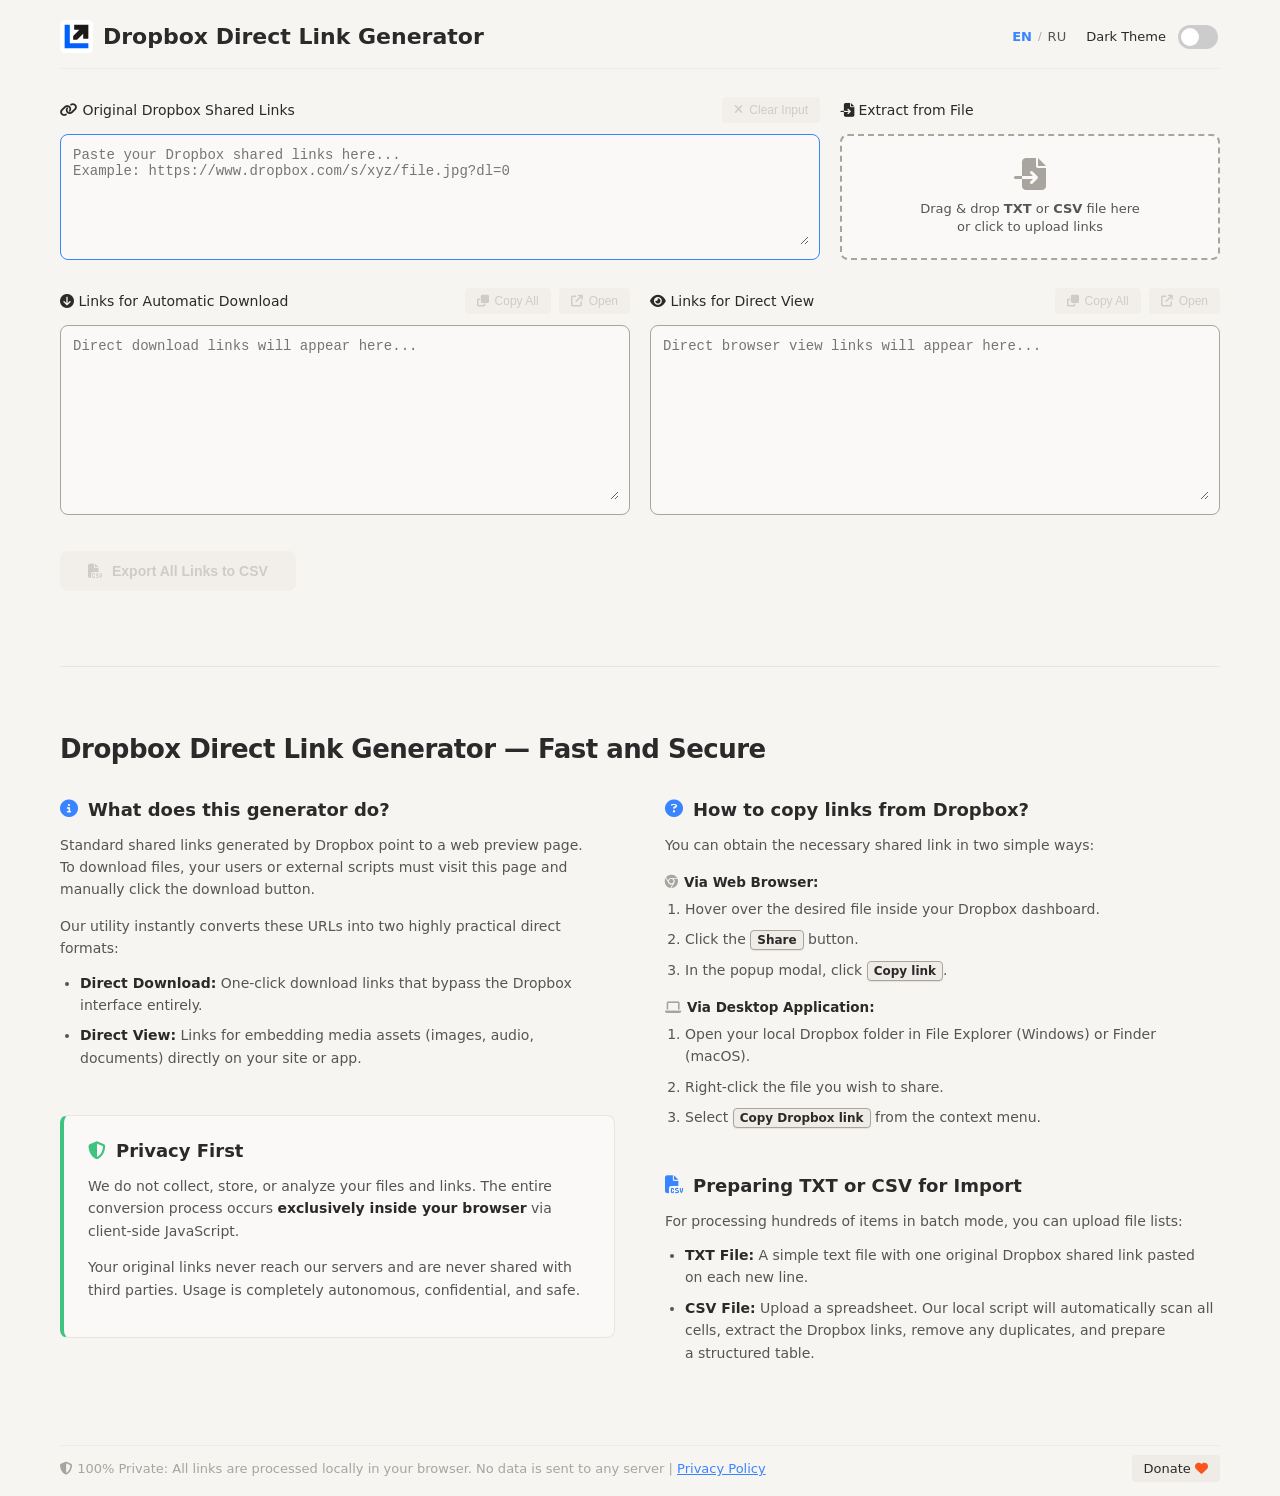
==== index.html @ e6d8a28e "Init version" ====
<!DOCTYPE html>
<html lang="en">
  <head>
    <meta charset="utf-8">
    <meta http-equiv="X-UA-Compatible" content="IE=edge">
    <meta name="viewport" content="width=device-width, initial-scale=1.0">
    <title>Dropbox Direct Link Generator</title>
    <link rel="icon" type="image/png" href="images/favicon-96x96.png" sizes="96x96" />
    <link rel="icon" type="image/svg+xml" href="images/favicon.svg" />
    <link rel="shortcut icon" href="images/favicon.ico" />
    <link rel="apple-touch-icon" sizes="180x180" href="images/apple-touch-icon.png" />
    <link rel="manifest" href="images/site.webmanifest" />
    <link rel="stylesheet" href="https://cdnjs.cloudflare.com/ajax/libs/font-awesome/6.4.0/css/all.min.css">
    <link rel="stylesheet" href="css/style.css">
  </head>
  <body>
    <div class="app-container">
      
      <header class="app-header">
        <h2>
          <img src="images/logo.svg" alt="DDLG logo" class="header-logo-img">
          <span class="hide">Dropbox Direct Link Generator</span>
        </h2>
        <div class="header-controls">
          
          <div class="lang-switcher">
            <a href="index.html" class="lang-btn active">EN</a>
            <span class="lang-divider">/</span>
            <a href="index-ru.html" class="lang-btn">RU</a>
          </div>

          <label class="toggle">
            <input type="checkbox" id="theme-switch">
            <span class="slider"></span>
            <span class="label">Dark Theme</span>
          </label>
        </div>
      </header>

      <section class="workspace-section input-section">
        <div class="input-grid">
          
          <div class="output-column">
            <div class="column-header">
              <span class="label-text"><i class="fa-solid fa-link"></i> Original Dropbox Shared Links</span>
              <div class="header-buttons">
                <span id="link-counter" class="counter-badge" style="display: none;">0 links</span>
                <button class="btn-action btn-clear" id="btn-clear-main" title="Clear all text" disabled><i class="fas fa-xmark"></i> Clear Input</button>
              </div>
            </div>
            <div class="textarea-wrapper main-input">
              <textarea id="url-input" rows="6" placeholder="Paste your Dropbox shared links here...&#10;Example: https://www.dropbox.com/s/xyz/file.jpg?dl=0" autofocus></textarea>
            </div>
          </div>

          <div class="output-column">
            <div class="column-header">
              <span class="label-text"><i class="fas fa-file-import"></i> Extract from File</span>
            </div>
            <div class="drop-zone" id="drop-zone">
              <i class="fas fa-file-import drop-icon"></i>
              <span class="drop-text">Drag & drop <b>TXT</b> or <b>CSV</b> file here<br>or click to upload links</span>
              <input type="file" id="file-input" accept=".txt,.csv,text/plain,text/csv,application/vnd.ms-excel,application/csv,text/comma-separated-values" style="display:none">
            </div>
          </div>

        </div>
      </section>

      <section class="workspace-section output-section">
        <div class="outputs-grid">
          
          <div class="output-column">
            <div class="column-header">
              <span class="label-text"><i class="fa-solid fa-circle-arrow-down"></i> Links for Automatic Download</span>
                <div class="header-buttons">
                  <button class="btn-action btn-copy-all" data-target="url-download" title="Copy all download links" disabled><i class="fas fa-clone"></i> Copy All</button>
                  <button class="btn-action btn-open-first" data-target="url-download" title="Open the first link in a new tab" disabled><i class="fa-solid fa-arrow-up-right-from-square"></i> Open</button>
                </div>
            </div>
            <div class="textarea-wrapper">
              <textarea id="url-download" rows="10" placeholder="Direct download links will appear here..." readonly></textarea>
            </div>
          </div>

          <div class="output-column">
            <div class="column-header">
              <span class="label-text"><i class="fa-solid fa-eye"></i> Links for Direct View</span>
                <div class="header-buttons">
                  <button class="btn-action btn-copy-all" data-target="url-view" title="Copy all view links" disabled><i class="fas fa-clone"></i> Copy All</button>
                  <button class="btn-action btn-open-first" data-target="url-view" title="Open the first link in a new tab" disabled><i class="fa-solid fa-arrow-up-right-from-square"></i> Open</button>
                </div>
            </div>
            <div class="textarea-wrapper">
              <textarea id="url-view" rows="10" placeholder="Direct browser view links will appear here..." readonly></textarea>
            </div>
          </div>

        </div>

        <div class="global-actions-bar">
          <button class="btn-action btn-batch btn-global-export" id="btn-export-csv" title="Export all processed links to a single CSV file" disabled>
            <i class="fas fa-file-csv"></i> Export All Links to CSV
          </button>
        </div>
      </section>

      <section class="workspace-section seo-section">
        <div class="seo-container">

          <h2 class="seo-main-title">Dropbox Direct Link Generator&nbsp;&mdash; Fast and Secure</h2>

          <div class="seo-grid">

            <div class="seo-column">

              <div class="seo-block">
                <h3><i class="fa-solid fa-circle-info"></i> What does this generator&nbsp;do?</h3>
                <p>
                  Standard shared links generated by&nbsp;Dropbox point to&nbsp;a&nbsp;web preview page.
                  To&nbsp;download files, your users or&nbsp;external scripts must visit this page and manually click
                  the download button.
                </p>
                <p>
                  Our utility instantly converts these URLs into two highly practical direct formats:
                </p>
                <ul>
                  <li><strong>Direct Download:</strong> One-click download links that bypass the Dropbox interface
                    entirely.</li>
                  <li><strong>Direct View:</strong> Links for embedding media assets (images, audio, documents) directly
                    on&nbsp;your site or&nbsp;app.</li>
                </ul>
              </div>

              <div class="seo-block privacy-box">
                <h3><i class="fa-solid fa-shield-halved"></i> Privacy First</h3>
                <p>
                  We&nbsp;do&nbsp;not collect, store, or&nbsp;analyze your files and links. The entire conversion
                  process occurs <strong>exclusively inside your browser</strong> via client-side JavaScript.
                </p>
                <p>
                  Your original links never reach our servers and are never shared with third parties. Usage
                  is&nbsp;completely autonomous, confidential, and safe.
                </p>
              </div>

            </div>

            <div class="seo-column">

              <div class="seo-block">
                <h3><i class="fa-solid fa-circle-question"></i> How to&nbsp;copy links from Dropbox?</h3>
                <p>You can obtain the necessary shared link in&nbsp;two simple ways:</p>

                <div class="guide-step">
                  <h4><i class="fa-brands fa-chrome"></i> Via Web Browser:</h4>
                  <ol>
                    <li>Hover over the desired file inside your Dropbox dashboard.</li>
                    <li>Click the <kbd>Share</kbd> button.</li>
                    <li>In&nbsp;the popup modal, click <kbd>Copy link</kbd>.</li>
                  </ol>
                </div>

                <div class="guide-step">
                  <h4><i class="fa-solid fa-laptop"></i> Via Desktop Application:</h4>
                  <ol>
                    <li>Open your local Dropbox folder in&nbsp;File Explorer (Windows) or&nbsp;Finder (macOS).</li>
                    <li>Right-click the file you wish to&nbsp;share.</li>
                    <li>Select <kbd>Copy Dropbox link</kbd> from the context menu.</li>
                  </ol>
                </div>
              </div>

              <div class="seo-block">
                <h3><i class="fa-solid fa-file-csv"></i> Preparing TXT or&nbsp;CSV for Import</h3>
                <p>
                  For processing hundreds of&nbsp;items in&nbsp;batch mode, you can upload file lists:
                </p>
                <ul>
                  <li><strong>TXT File:</strong> A&nbsp;simple text file with one original Dropbox shared link pasted
                    on&nbsp;each new line.</li>
                  <li><strong>CSV File:</strong> Upload a&nbsp;spreadsheet. Our local script will automatically scan all
                    cells, extract the Dropbox links, remove any duplicates, and prepare a&nbsp;structured table.</li>
                </ul>
              </div>

            </div>

          </div>
        </div>
      </section>

      <footer class="app-footer">
        <div class="privacy-note">
          <i class="fa-solid fa-shield-halved"></i> 100% Private: All links are processed locally in your browser. No data is sent to any server 
          | <a href="privacy.html">Privacy Policy</a>
        </div>
        <div class="donate">
          <a href="https://www.buymeacoffee.com/aiscripts" target="_blank" class="donate-link">Donate <i class="icon-donate fas fa-heart"></i></a>
        </div>
      </footer>

    </div>

    <script src="js/script.js"></script>

    <!-- Yandex.Metrika counter -->
    <script type="text/javascript">
        (function(m,e,t,r,i,k,a){
            m[i]=m[i]||function(){(m[i].a=m[i].a||[]).push(arguments)};
            m[i].l=1*new Date();
            for (var j = 0; j < document.scripts.length; j++) {if (document.scripts[j].src === r) { return; }}
            k=e.createElement(t),a=e.getElementsByTagName(t)[0],k.async=1,k.src=r,a.parentNode.insertBefore(k,a)
        })(window, document,'script','https://mc.yandex.ru/metrika/tag.js?id=110736863', 'ym');

        ym(110736863, 'init', {ssr:true, webvisor:true, clickmap:true, ecommerce:"dataLayer", referrer: document.referrer, url: location.href, accurateTrackBounce:true, trackLinks:true});
    </script>
    <noscript><div><img src="https://mc.yandex.ru/watch/110736863" style="position:absolute; left:-9999px;" alt="" /></div></noscript>
    <!-- /Yandex.Metrika counter -->
  </body>
</html>
---- css/style.css ----
/* ==========================================================================
   VARIABLES & THEMES
   ========================================================================== */
:root {
  --bg-main: #F7F5F2;
  --bg-surface: #FAF9F7;
  --bg-muted: #EFEBE6;
  --bg-hover: #E7E5E1;
  --text-primary: #2B2929;
  --text-secondary: #555555;
  --text-muted: #A8A49E;
  --border-input: #A8A49E;
  --border-dropzone: #A8A49E;
  --accent-primary: #3984FF;
  --accent-hover: #0050D0;
  --link-primary: #3984FF;
  --link-hover: #0050D0;
  --accent-success: #3FC380;
  --accent-danger: #FF4D4D;
  --accent-donate: #FA551E;
  --slider-bg: #CCC;
  --slider-checked: #6497E7;
  --scrollbar-thumb: #888888;
  --scrollbar-thumb-hover: #2B2929;
  --tooltip-text: #F7F5F2;
}

[data-theme="dark"] {
  --bg-main: #2B2929;
  --bg-surface: #161313;
  --bg-muted: #3E3C3B;
  --bg-hover: #3E3C3B;
  --text-primary: #F7F5F2;
  --text-secondary: #C2BDB6;
  --text-muted: #777370;
  --border-input: #3E3C3B;
  --border-dropzone: #3E3C3B;
  --accent-primary: #3984FF;
  --accent-hover: #0050D0;
  --link-primary: #B4C8E1;
  --link-hover: #8FA9CE;
  --slider-bg: #555555;
  --scrollbar-thumb: #777370;
  --scrollbar-thumb-hover: #C2BDB6;
}

/* ==========================================================================
   GLOBAL STYLE & LAYOUT
   ========================================================================== */
* {
  box-sizing: border-box;
}

body {
  margin: 0;
  padding: 0;
  font-family: system-ui, -apple-system, BlinkMacSystemFont, 'Segoe UI', Roboto, sans-serif;
  background: var(--bg-main);
  color: var(--text-primary);
  transition: background 0.2s, color 0.2s;
  min-height: 100vh;
  display: flex;
  justify-content: center;
}

a {
  color: var(--link-primary);
}

.app-container {
  width: 100%;
  max-width: 1200px;
  padding: 20px;
  display: flex;
  flex-direction: column;
  gap: 25px;
}

/* ==========================================================================
   HEADER
   ========================================================================== */
.app-header {
  display: flex;
  justify-content: space-between;
  align-items: center;
  border-bottom: 1px solid var(--bg-muted);
  padding-bottom: 15px;
}

.app-header h2 {
  margin: 0;
  font-size: 22px;
  font-weight: 600;
}

h2 {
  display: inline-flex;
  align-items: center;
  gap: 10px;
}

.header-logo-img {
  width: auto;
  height: 1.5em;
  flex-shrink: 0;
}

.hide {
  white-space: nowrap;
}

@media (max-width: 600px) {
  .app-header h2 {
    font-size: 16px;
  }
}

@media (max-width: 480px) {
  .hide {
    display: none;
  }
}


/* ==========================================================================
   WORKSPACE SECTIONS & HEADERS
   ========================================================================== */
.workspace-section {
  display: flex;
  flex-direction: column;
  gap: 12px;
}

.section-header {
  display: flex;
  justify-content: space-between;
  align-items: center;
}

.section-title {
  display: flex;
  flex-direction: column;
  gap: 4px;
  font-size: 16px;
  font-weight: 600;
}

.section-title .subtitle {
  font-size: 13px;
  font-weight: normal;
  color: var(--text-muted);
}

.header-actions {
  display: flex;
  align-items: center;
  gap: 12px;
}

.column-header {
  display: flex;
  justify-content: space-between;
  align-items: center;
  min-height: 32px;
}

.label-text {
  font-size: 14px;
  font-weight: 500;
}

.header-buttons {
  display: flex;
  gap: 8px;
}

.counter-badge {
  background: var(--accent-primary);
  color: white;
  font-size: 12px;
  font-weight: 600;
  padding: 6px 10px 2px 10px;
  border-radius: 20px;
  transition: all 0.2s ease;
}

/* ==========================================================================
   GRID SYSTEMS
   ========================================================================== */
.input-grid {
  display: grid;
  grid-template-columns: 2fr 1fr;
  gap: 20px;
}

@media (max-width: 768px) {
  .input-grid {
    grid-template-columns: 1fr;
  }
}

.outputs-grid {
  display: grid;
  grid-template-columns: 1fr 1fr;
  gap: 20px;
}

@media (max-width: 768px) {
  .outputs-grid {
    grid-template-columns: 1fr;
  }
}

.output-column {
  display: flex;
  flex-direction: column;
  gap: 8px;
}

/* ==========================================================================
   6. TEXTAREAS & WRAPPERS
   ========================================================================== */
.textarea-wrapper {
  position: relative;
  background: var(--bg-surface);
  border: 1px solid var(--border-input);
  border-radius: 8px;
  padding: 10px;
}

.main-input {
  border-color: var(--accent-primary);
}

textarea {
  width: 100%;
  background: none;
  border: none;
  outline: none;
  font-size: 14px;
  color: var(--text-secondary);
  font-family: monospace;
  resize: vertical;
  box-sizing: border-box;
}

/* ==========================================================================
   BUTTONS & ACTIONS
   ========================================================================== */
.btn-action {
  padding: 6px 12px;
  font-size: 12px;
  font-weight: 500;
  border: none;
  border-radius: 4px;
  cursor: pointer;
  display: inline-flex;
  align-items: center;
  gap: 6px;
  background: var(--bg-muted);
  color: var(--text-primary);
  transition: all 0.2s;
}

.btn-action:hover:not(:disabled) {
  background: var(--bg-hover);
}

.btn-action:disabled {
  opacity: 0.5;
  cursor: not-allowed;
  background: var(--bg-muted);
  color: var(--text-muted);
}

.btn-clear:hover:not(:disabled) {
  background: var(--accent-danger);
  color: white;
}

.btn-batch {
  background: var(--accent-primary);
  color: white;
}

.btn-batch:hover:not(:disabled) {
  background: var(--accent-hover);
}

.btn-action.active-tooltip {
  background: var(--accent-success) !important;
  color: white !important;
}

/* ==========================================================================
   DROP ZONE
   ========================================================================== */
.drop-zone {
  border: 2px dashed var(--border-dropzone);
  border-radius: 8px;
  padding: 20px;
  text-align: center;
  background: var(--bg-surface);
  cursor: pointer;
  display: flex;
  flex-direction: column;
  justify-content: center;
  align-items: center;
  gap: 10px;
  transition: all 0.2s;
  flex: 1;
}

.drop-zone:hover,
.drop-zone.dragover {
  border-color: var(--accent-primary);
  background: var(--bg-muted);
}

.drop-icon {
  font-size: 32px;
  color: var(--text-muted);
}

.drop-text {
  font-size: 13px;
  color: var(--text-secondary);
  line-height: 1.4;
}

/* ==========================================================================
   GLOBAL EXPORT
   ========================================================================== */
.global-actions-bar {
  display: flex;
  justify-content: left;
  margin-top: 24px;
}

.btn-global-export {
  display: inline-flex;
  align-items: center;
  gap: 10px;
  padding: 12px 28px !important;
  font-size: 14px !important;
  font-weight: 600;
  border-radius: 8px;
  background-color: var(--accent-primary);
  color: white !important;
  border: none;
  cursor: pointer;
  transition: all 0.2s ease;
  box-shadow: 0 2px 8px rgba(0, 0, 0, 0.05);
}

.btn-global-export:hover:not(:disabled) {
  background-color: var(--accent-hover);
  transform: translateY(-1px);
  box-shadow: 0 4px 12px rgba(0, 0, 0, 0.1);
}

.btn-global-export:active:not(:disabled) {
  transform: translateY(0);
}

.btn-global-export:disabled {
  background-color: var(--bg-muted);
  color: var(--text-muted) !important;
  cursor: not-allowed;
  box-shadow: none;
}

/* ==========================================================================
   THEME TOGGLE & FOOTER
   ========================================================================== */
.header-controls {
  display: flex;
  align-items: center;
  padding-right: 2px;
}

.toggle {
  position: relative;
  display: inline-flex;
  align-items: center;
  flex-direction: row-reverse;
  gap: 12px;
  cursor: pointer;
}

.toggle input {
  display: none;
}

.slider {
  position: relative;
  width: 40px;
  height: 24px;
  background-color: var(--slider-bg);
  transition: 0.4s;
  border-radius: 24px;
  flex-shrink: 0;
}

.slider:before {
  position: absolute;
  content: "";
  height: 18px;
  width: 18px;
  left: 3px;
  bottom: 3px;
  background-color: white;
  transition: 0.4s;
  border-radius: 50%;
}

input:checked + .slider {
  background-color: var(--slider-checked);
}

input:checked + .slider:before {
  transform: translateX(16px);
}

.label {
  font-size: 13px;
  color: var(--text-primary);
  white-space: nowrap;
  user-select: none;
}

.app-footer {
  display: flex;
  justify-content: space-between;
  align-items: center;
  margin-top: 20px;
  border-top: 1px solid var(--bg-muted);
  padding-top: 15px;
  font-size: 13px;
  color: var(--text-muted);
}

@media (max-width: 600px) {
  .app-footer {
    flex-direction: column;
    gap: 15px;
    text-align: center;
  }
}

.donate-link {
  color: var(--text-primary);
  font-weight: 500;
  background: var(--bg-muted);
  padding: 6px 12px;
  border-radius: 4px;
  text-decoration: none;
}

.icon-donate {
  color: var(--accent-donate);
}

textarea::-webkit-scrollbar {
  width: 8px;
}

textarea::-webkit-scrollbar-track {
  background: var(--bg-main);
}

textarea::-webkit-scrollbar-thumb {
  background: var(--scrollbar-thumb);
  border-radius: 4px;
}

textarea::-webkit-scrollbar-thumb:hover {
  background: var(--scrollbar-thumb-hover);
}

/* ==========================================================================
   LANGUAGE SWITCHER
   ========================================================================== */
.lang-switcher {
  display: flex;
  align-items: center;
  gap: 6px;
  margin-right: 20px;
  font-size: 13px;
}

.lang-btn {
  color: var(--text-secondary) !important;
  font-weight: 500;
  text-decoration: none;
  transition: color 0.2s ease;
}

.lang-btn:hover {
  color: var(--text-primary) !important;
}

.lang-btn.active {
  color: var(--accent-primary) !important;
  font-weight: 700;
  cursor: default;
  pointer-events: none;
}

.lang-divider {
  color: var(--text-muted);
  font-size: 11px;
  user-select: none;
}

/* ==========================================================================
   FAQ SECTION
   ========================================================================== */
.seo-section {
  margin-top: 50px;
  border-top: 1px solid var(--bg-hover);
  padding-top: 45px;
  padding-bottom: 20px;
}

.seo-container {
  max-width: 1200px;
  margin: 0 auto;
}

.seo-main-title {
  font-size: 26px;
  font-weight: 700;
  color: var(--text-primary);
  margin-bottom: 35px;
  text-align: center;
  letter-spacing: -0.5px;
}

.seo-grid {
  display: grid;
  grid-template-columns: 1fr 1fr;
  gap: 50px;
}

@media (max-width: 868px) {
  .seo-grid {
    grid-template-columns: 1fr;
    gap: 30px;
  }

  .seo-main-title {
    font-size: 22px;
    margin-bottom: 25px;
  }
}

.seo-column {
  display: flex;
  flex-direction: column;
  gap: 30px;
}

.seo-block h3 {
  font-size: 18px;
  font-weight: 600;
  color: var(--text-primary);
  margin-top: 0;
  margin-bottom: 14px;
  display: flex;
  align-items: center;
  gap: 10px;
}

.seo-block h3 i {
  color: var(--accent-primary);
  font-size: 18px;
}

.seo-block p {
  font-size: 14px;
  line-height: 1.6;
  color: var(--text-secondary);
  margin-bottom: 12px;
}

.seo-block ul,
.seo-block ol {
  margin: 0 0 16px 0;
  padding-left: 20px;
}

.seo-block li {
  font-size: 14px;
  line-height: 1.6;
  color: var(--text-secondary);
  margin-bottom: 8px;
}

.seo-block strong {
  color: var(--text-primary);
}

.guide-step {
  margin-top: 15px;
  margin-bottom: 15px;
}

.guide-step h4 {
  font-size: 13.5px;
  font-weight: 600;
  color: var(--text-primary);
  margin-bottom: 8px;
  display: flex;
  align-items: center;
  gap: 6px;
}

.guide-step h4 i {
  font-size: 13px;
  color: var(--text-muted);
}

kbd {
  background-color: var(--bg-muted);
  border: 1px solid var(--border-input);
  border-radius: 4px;
  box-shadow: 0 1px 1px rgba(0, 0, 0, 0.08);
  color: var(--text-primary);
  display: inline-block;
  font-family: inherit;
  font-size: 12px;
  font-weight: 600;
  line-height: 1;
  padding: 3px 6px;
  white-space: nowrap;
}

.privacy-box {
  background-color: var(--bg-surface);
  border: 1px solid var(--bg-hover);
  border-left: 4px solid var(--accent-success);
  border-radius: 8px;
  padding: 24px;
}

.privacy-box h3 i {
  color: var(--accent-success) !important;
}

/* ==========================================================================
   PRIVACY
   ========================================================================== */
.privacy-card {
  line-height: 1.6;
}

.privacy-card h3 {
  margin-top: 25px;
  color: var(--text-primary);
  border-bottom: 1px solid var(--bg-muted);
  padding-bottom: 5px;
}

.privacy-card p,
.privacy-card li {
  color: var(--text-secondary);
  font-size: 14px;
}

.privacy-card ul {
  padding-left: 20px;
}

.btn-back {
  display: inline-flex;
  align-items: center;
  gap: 8px;
  color: var(--link-primary);
  font-weight: 500;
  margin-bottom: 15px;
  transition: color 0.2s;
}

.btn-back:hover {
  color: var(--link-hover);
}
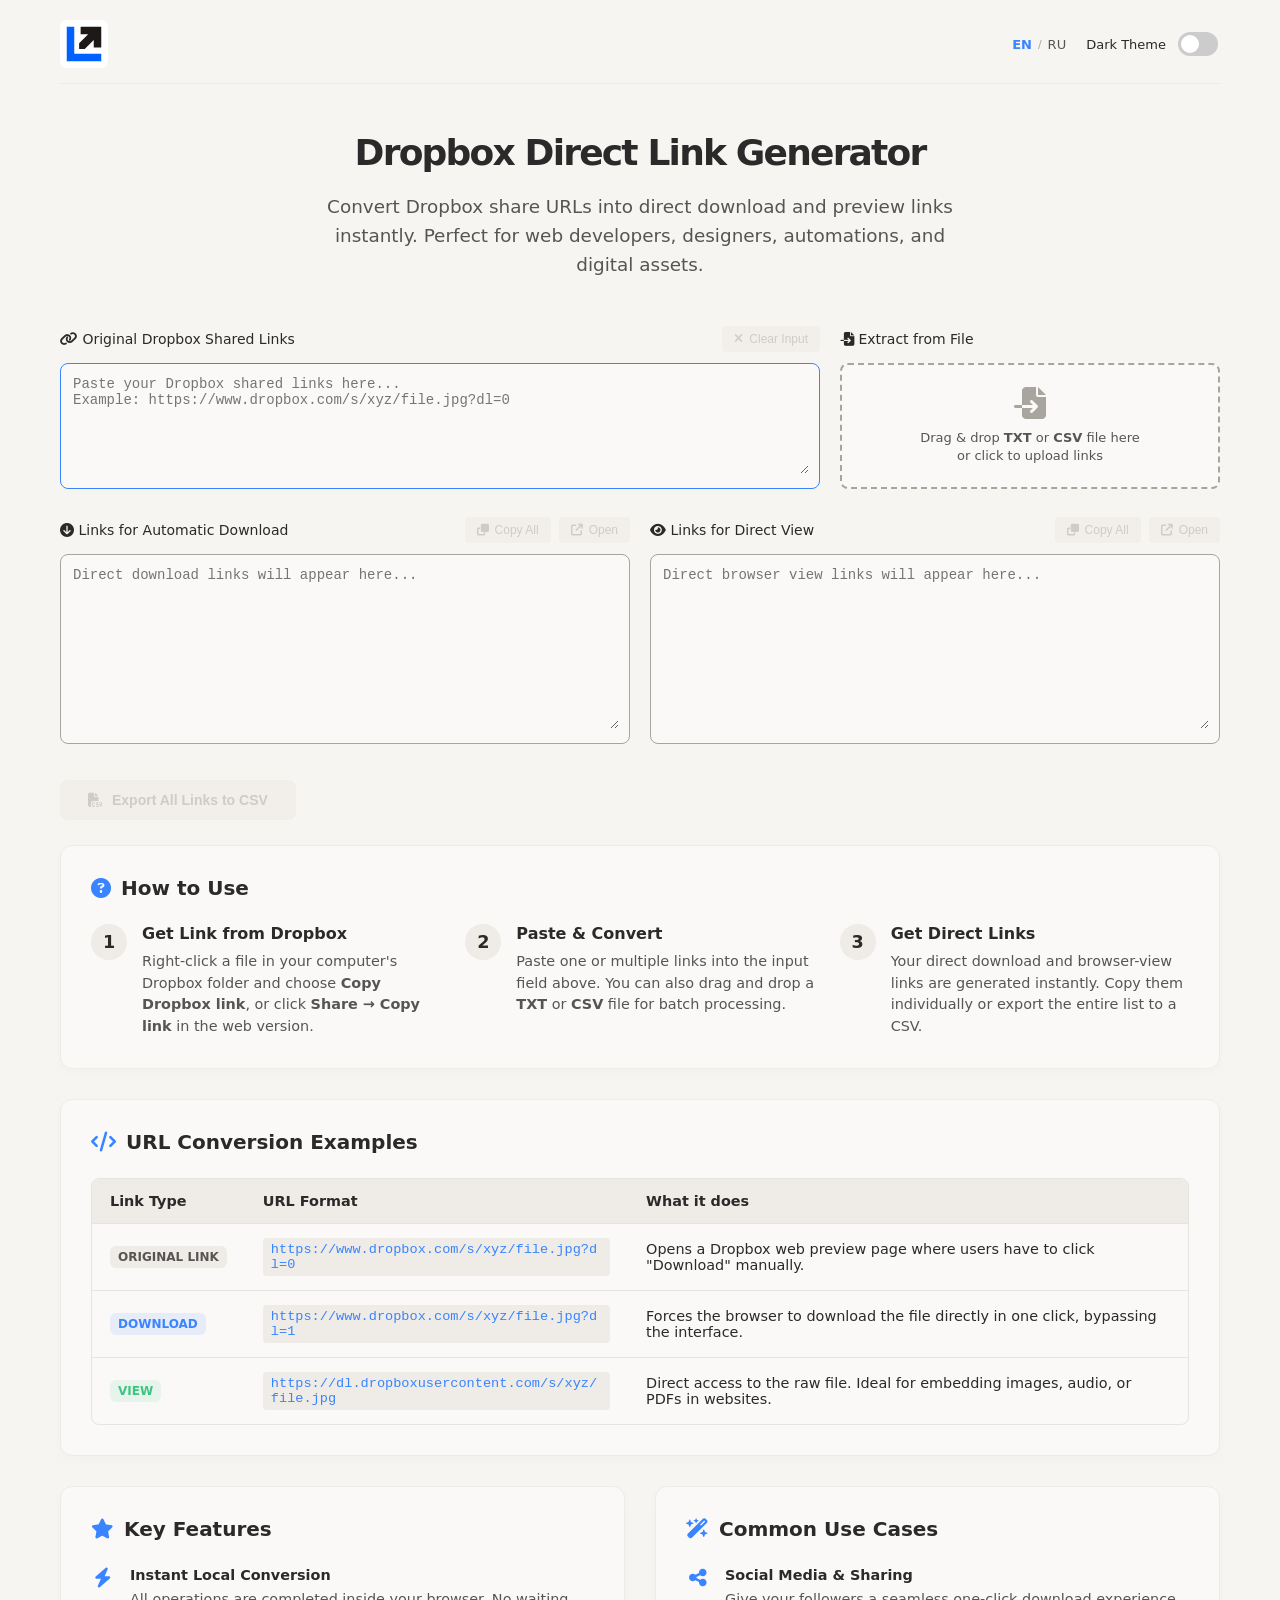
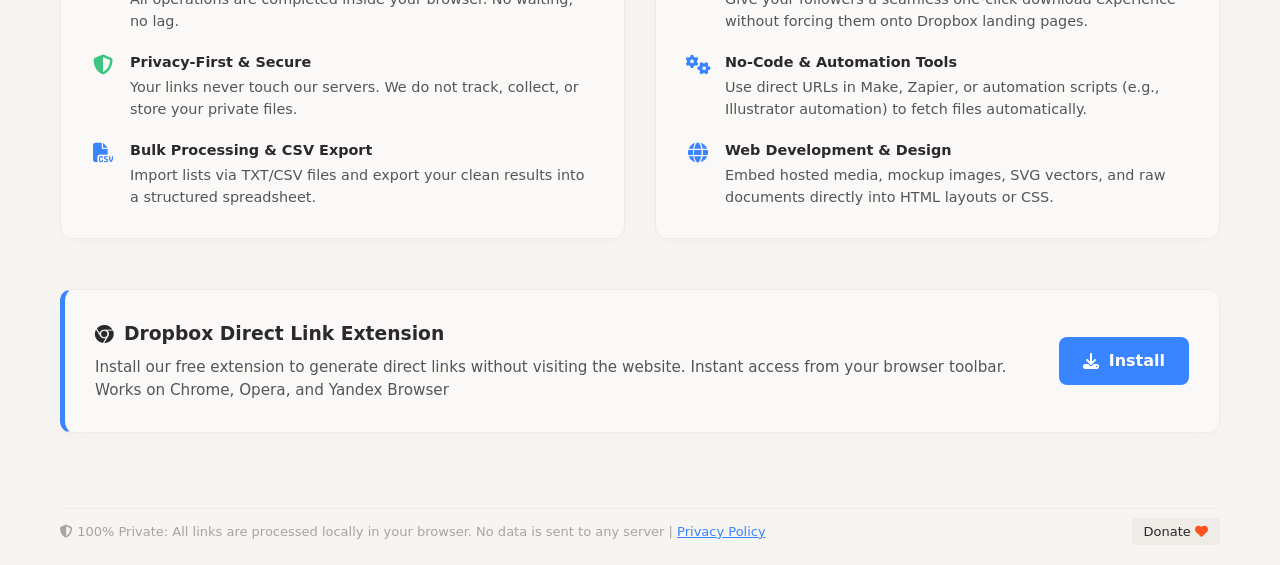
==== commit 50d624e8: "Updated FAQ, fixed localization" ====
--- a/index.html
+++ b/index.html
@@ -5,6 +5,9 @@
     <meta http-equiv="X-UA-Compatible" content="IE=edge">
     <meta name="viewport" content="width=device-width, initial-scale=1.0">
     <title>Dropbox Direct Link Generator</title>
+    <link rel="alternate" hreflang="en" href="https://creold.github.io/dropbox-direct-link/" />
+    <link rel="alternate" hreflang="ru" href="https://creold.github.io/dropbox-direct-link/index-ru.html" />
+    <link rel="alternate" hreflang="x-default" href="https://creold.github.io/dropbox-direct-link/" />
     <link rel="icon" type="image/png" href="images/favicon-96x96.png" sizes="96x96" />
     <link rel="icon" type="image/svg+xml" href="images/favicon.svg" />
     <link rel="shortcut icon" href="images/favicon.ico" />
@@ -12,15 +15,13 @@
     <link rel="manifest" href="images/site.webmanifest" />
     <link rel="stylesheet" href="https://cdnjs.cloudflare.com/ajax/libs/font-awesome/6.4.0/css/all.min.css">
     <link rel="stylesheet" href="css/style.css">
+    <meta name="google-site-verification" content="sLtYIYTpsH8s0u0GHBkANgZQFrolr7zd5WdbAM9gwXs" />
   </head>
   <body>
     <div class="app-container">
       
       <header class="app-header">
-        <h2>
-          <img src="images/logo.svg" alt="DDLG logo" class="header-logo-img">
-          <span class="hide">Dropbox Direct Link Generator</span>
-        </h2>
+        <img src="images/logo.svg" alt="DDLG logo" class="header-logo-img">
         <div class="header-controls">
           
           <div class="lang-switcher">
@@ -37,6 +38,13 @@
         </div>
       </header>
 
+      <div class="intro">
+        <h1 class="text-4xl font-bold tracking-tight">Dropbox Direct Link Generator</h1>
+        <p class="text-muted-foreground mx-auto max-w-2xl text-xl">
+          Convert Dropbox share URLs into direct download and preview links instantly. Perfect for web developers, designers, automations, and digital assets.
+        </p>
+      </div>
+
       <section class="workspace-section input-section">
         <div class="input-grid">
           
@@ -105,88 +113,135 @@
         </div>
       </section>
 
-      <section class="workspace-section seo-section">
-        <div class="seo-container">
-
-          <h2 class="seo-main-title">Dropbox Direct Link Generator&nbsp;&mdash; Fast and Secure</h2>
-
-          <div class="seo-grid">
-
-            <div class="seo-column">
-
-              <div class="seo-block">
-                <h3><i class="fa-solid fa-circle-info"></i> What does this generator&nbsp;do?</h3>
+      <section class="workspace-section faq-section">
+        <div class="faq-container">
+
+          <div class="info-card">
+            <h3 class="info-card-title"><i class="fa-solid fa-circle-question"></i> How to Use</h3>
+            <div class="steps-grid">
+              <div class="step-card">
+                <div class="step-num">1</div>
+                <div class="step-content">
+                  <h4>Get Link from Dropbox</h4>
+                  <p>Right-click a file in your computer's Dropbox folder and choose <strong>Copy Dropbox link</strong>, or click <strong>Share → Copy link</strong> in the web version.</p>
+                </div>
+              </div>
+              <div class="step-card">
+                <div class="step-num">2</div>
+                <div class="step-content">
+                  <h4>Paste & Convert</h4>
+                  <p>Paste one or multiple links into the input field above. You can also drag and drop a <strong>TXT</strong> or <strong>CSV</strong> file for batch processing.</p>
+                </div>
+              </div>
+              <div class="step-card">
+                <div class="step-num">3</div>
+                <div class="step-content">
+                  <h4>Get Direct Links</h4>
+                  <p>Your direct download and browser-view links are generated instantly. Copy them individually or export the entire list to a CSV.</p>
+                </div>
+              </div>
+            </div>
+          </div>
+
+          <div class="info-card">
+            <h3 class="info-card-title"><i class="fa-solid fa-code"></i> URL Conversion Examples</h3>
+            <div class="table-container">
+              <table class="format-table">
+                <thead>
+                  <tr>
+                    <th>Link Type</th>
+                    <th>URL Format</th>
+                    <th>What it does</th>
+                  </tr>
+                </thead>
+                <tbody>
+                  <tr>
+                    <td><span class="badge badge-original">Original Link</span></td>
+                    <td><code>https://www.dropbox.com/s/xyz/file.jpg?dl=0</code></td>
+                    <td>Opens a Dropbox web preview page where users have to click "Download" manually.</td>
+                  </tr>
+                  <tr>
+                    <td><span class="badge badge-download">Download</span></td>
+                    <td><code>https://www.dropbox.com/s/xyz/file.jpg?dl=1</code></td>
+                    <td>Forces the browser to download the file directly in one click, bypassing the interface.</td>
+                  </tr>
+                  <tr>
+                    <td><span class="badge badge-view">View</span></td>
+                    <td><code>https://dl.dropboxusercontent.com/s/xyz/file.jpg</code></td>
+                    <td>Direct access to the raw file. Ideal for embedding images, audio, or PDFs in websites.</td>
+                  </tr>
+                </tbody>
+              </table>
+            </div>
+          </div>
+
+          <div class="faq-grid-two-col">
+            <div class="info-card">
+              <h3 class="info-card-title"><i class="fa-solid fa-star"></i> Key Features</h3>
+              <ul class="features-list">
+                <li>
+                  <i class="fa-solid fa-bolt feature-icon"></i>
+                  <div>
+                    <strong>Instant Local Conversion</strong> All operations are completed inside your browser. No waiting, no lag.
+                  </div>
+                </li>
+                <li>
+                  <i class="fa-solid fa-shield-halved feature-icon success-color"></i>
+                  <div>
+                    <strong>Privacy-First & Secure</strong> Your links never touch our servers. We do not track, collect, or store your private files.
+                  </div>
+                </li>
+                <li>
+                  <i class="fa-solid fa-file-csv feature-icon"></i>
+                  <div>
+                    <strong>Bulk Processing & CSV Export</strong> Import lists via TXT/CSV files and export your clean results into a structured spreadsheet.
+                  </div>
+                </li>
+              </ul>
+            </div>
+
+            <div class="info-card">
+              <h3 class="info-card-title"><i class="fa-solid fa-wand-magic-sparkles"></i> Common Use Cases</h3>
+              <ul class="features-list">
+                <li>
+                  <i class="fa-solid fa-share-nodes feature-icon"></i>
+                  <div>
+                    <strong>Social Media & Sharing</strong> Give your followers a seamless one-click download experience without forcing them onto Dropbox landing pages.
+                  </div>
+                </li>
+                <li>
+                  <i class="fa-solid fa-gears feature-icon"></i>
+                  <div>
+                    <strong>No-Code & Automation Tools</strong> Use direct URLs in Make, Zapier, or automation scripts (e.g., Illustrator automation) to fetch files automatically.
+                  </div>
+                </li>
+                <li>
+                  <i class="fa-solid fa-globe feature-icon"></i>
+                  <div>
+                    <strong>Web Development & Design</strong> Embed hosted media, mockup images, SVG vectors, and raw documents directly into HTML layouts or CSS.
+                  </div>
+                </li>
+              </ul>
+            </div>
+          </div>
+
+          <div class="info-card chrome-extension-card">
+            <div class="extension-content">
+              <div class="extension-text">
+                <h3><i class="fa-brands fa-chrome"></i> Dropbox Direct Link Extension</h3>
                 <p>
-                  Standard shared links generated by&nbsp;Dropbox point to&nbsp;a&nbsp;web preview page.
-                  To&nbsp;download files, your users or&nbsp;external scripts must visit this page and manually click
-                  the download button.
+                  Install our free extension to generate direct links 
+                  without visiting the website. Instant access from your browser toolbar. 
+                  Works on Chrome, Opera, and Yandex Browser
+                  </small>
                 </p>
-                <p>
-                  Our utility instantly converts these URLs into two highly practical direct formats:
-                </p>
-                <ul>
-                  <li><strong>Direct Download:</strong> One-click download links that bypass the Dropbox interface
-                    entirely.</li>
-                  <li><strong>Direct View:</strong> Links for embedding media assets (images, audio, documents) directly
-                    on&nbsp;your site or&nbsp;app.</li>
-                </ul>
-              </div>
-
-              <div class="seo-block privacy-box">
-                <h3><i class="fa-solid fa-shield-halved"></i> Privacy First</h3>
-                <p>
-                  We&nbsp;do&nbsp;not collect, store, or&nbsp;analyze your files and links. The entire conversion
-                  process occurs <strong>exclusively inside your browser</strong> via client-side JavaScript.
-                </p>
-                <p>
-                  Your original links never reach our servers and are never shared with third parties. Usage
-                  is&nbsp;completely autonomous, confidential, and safe.
-                </p>
-              </div>
-
-            </div>
-
-            <div class="seo-column">
-
-              <div class="seo-block">
-                <h3><i class="fa-solid fa-circle-question"></i> How to&nbsp;copy links from Dropbox?</h3>
-                <p>You can obtain the necessary shared link in&nbsp;two simple ways:</p>
-
-                <div class="guide-step">
-                  <h4><i class="fa-brands fa-chrome"></i> Via Web Browser:</h4>
-                  <ol>
-                    <li>Hover over the desired file inside your Dropbox dashboard.</li>
-                    <li>Click the <kbd>Share</kbd> button.</li>
-                    <li>In&nbsp;the popup modal, click <kbd>Copy link</kbd>.</li>
-                  </ol>
-                </div>
-
-                <div class="guide-step">
-                  <h4><i class="fa-solid fa-laptop"></i> Via Desktop Application:</h4>
-                  <ol>
-                    <li>Open your local Dropbox folder in&nbsp;File Explorer (Windows) or&nbsp;Finder (macOS).</li>
-                    <li>Right-click the file you wish to&nbsp;share.</li>
-                    <li>Select <kbd>Copy Dropbox link</kbd> from the context menu.</li>
-                  </ol>
-                </div>
-              </div>
-
-              <div class="seo-block">
-                <h3><i class="fa-solid fa-file-csv"></i> Preparing TXT or&nbsp;CSV for Import</h3>
-                <p>
-                  For processing hundreds of&nbsp;items in&nbsp;batch mode, you can upload file lists:
-                </p>
-                <ul>
-                  <li><strong>TXT File:</strong> A&nbsp;simple text file with one original Dropbox shared link pasted
-                    on&nbsp;each new line.</li>
-                  <li><strong>CSV File:</strong> Upload a&nbsp;spreadsheet. Our local script will automatically scan all
-                    cells, extract the Dropbox links, remove any duplicates, and prepare a&nbsp;structured table.</li>
-                </ul>
-              </div>
-
-            </div>
-
-          </div>
+              </div>
+              <a href="https://chromewebstore.google.com/detail/dropbox-direct-link-gener/eicoigkfdogflbbcoefagmejoopganmd" target="_blank" class="btn-extension">
+                <i class="fa-solid fa-download"></i> Install
+              </a>
+            </div>
+          </div>
+
         </div>
       </section>
 
--- a/css/style.css
+++ b/css/style.css
@@ -87,40 +87,11 @@
   padding-bottom: 15px;
 }
 
-.app-header h2 {
-  margin: 0;
-  font-size: 22px;
-  font-weight: 600;
-}
-
-h2 {
-  display: inline-flex;
-  align-items: center;
-  gap: 10px;
-}
-
 .header-logo-img {
   width: auto;
-  height: 1.5em;
+  height: 3em;
   flex-shrink: 0;
 }
-
-.hide {
-  white-space: nowrap;
-}
-
-@media (max-width: 600px) {
-  .app-header h2 {
-    font-size: 16px;
-  }
-}
-
-@media (max-width: 480px) {
-  .hide {
-    display: none;
-  }
-}
-
 
 /* ==========================================================================
    WORKSPACE SECTIONS & HEADERS
@@ -516,135 +487,350 @@
 /* ==========================================================================
    FAQ SECTION
    ========================================================================== */
-.seo-section {
-  margin-top: 50px;
-  border-top: 1px solid var(--bg-hover);
-  padding-top: 45px;
-  padding-bottom: 20px;
-}
-
-.seo-container {
-  max-width: 1200px;
-  margin: 0 auto;
-}
-
-.seo-main-title {
-  font-size: 26px;
+.intro {
+  text-align: center;
+  *margin-bottom: 40px;
+}
+
+.text-4xl {
+  font-size: 2.25rem;
+  line-height: 2.5rem;
+  font-weight: 800;
+  letter-spacing: -0.05em;
+  margin-bottom: 15px;
+  color: var(--text-primary);
+}
+
+.text-xl {
+  font-size: 1.15rem;
+  line-height: 1.6;
+  color: var(--text-secondary);
+}
+
+.max-w-2xl {
+  max-width: 42rem;
+  margin-left: auto;
+  margin-right: auto;
+}
+
+.info-card {
+  background: var(--bg-surface);
+  border: 1px solid var(--bg-muted);
+  border-radius: 12px;
+  padding: 30px;
+  margin-bottom: 30px;
+  box-shadow: 0 4px 12px rgba(0, 0, 0, 0.02);
+}
+
+.info-card-title {
+  font-size: 1.25rem;
   font-weight: 700;
   color: var(--text-primary);
-  margin-bottom: 35px;
-  text-align: center;
-  letter-spacing: -0.5px;
-}
-
-.seo-grid {
+  margin-top: 0;
+  margin-bottom: 24px;
+  display: flex;
+  align-items: center;
+  gap: 10px;
+}
+
+.info-card-title i {
+  color: var(--accent-primary);
+}
+
+.steps-grid {
+  display: grid;
+  grid-template-columns: repeat(3, 1fr);
+  gap: 25px;
+}
+
+@media (max-width: 768px) {
+  .steps-grid {
+    grid-template-columns: 1fr;
+    gap: 20px;
+  }
+}
+
+.step-card {
+  display: flex;
+  gap: 15px;
+  align-items: flex-start;
+}
+
+.step-num {
+  background: var(--bg-muted);
+  color: var(--text-primary);
+  font-size: 1.1rem;
+  font-weight: 600;
+  width: 36px;
+  height: 36px;
+  border-radius: 50%;
+  display: flex;
+  align-items: center;
+  justify-content: center;
+  flex-shrink: 0;
+  *border: 1px solid var(--border-input);
+}
+
+.step-content h4 {
+  font-size: 1rem;
+  font-weight: 600;
+  margin: 0 0 8px 0;
+  color: var(--text-primary);
+}
+
+.step-content p {
+  font-size: 0.9rem;
+  line-height: 1.5;
+  color: var(--text-secondary);
+  margin: 0;
+}
+
+.table-container {
+  overflow-x: auto;
+  border: 1px solid var(--bg-hover);
+  border-radius: 8px;
+}
+
+.format-table {
+  width: 100%;
+  border-collapse: collapse;
+  text-align: left;
+  font-size: 0.9rem;
+}
+
+.format-table th, 
+.format-table td {
+  padding: 14px 18px;
+  border-bottom: 1px solid var(--bg-hover);
+}
+
+.format-table th {
+  background: var(--bg-muted);
+  font-weight: 600;
+  color: var(--text-primary);
+}
+
+.format-table tbody tr:last-child td {
+  border-bottom: none;
+}
+
+.format-table code {
+  background: var(--bg-muted);
+  padding: 4px 8px;
+  border-radius: 4px;
+  font-family: monospace;
+  font-size: 0.85rem;
+  color: var(--accent-primary);
+  display: inline-block;
+  word-break: break-all;
+}
+
+.chrome-extension-card {
+  line-height: 1.5;
+  margin-top: 20px;
+  border-left: 5px solid var(--accent-primary);
+  background: var(--bg-surface);
+}
+
+.extension-content {
+  display: flex;
+  justify-content: space-between;
+  align-items: center;
+  gap: 30px;
+}
+
+@media (max-width: 768px) {
+  .extension-content {
+    flex-direction: column;
+    text-align: center;
+    gap: 20px;
+  }
+}
+
+.extension-text h3 {
+  margin-top: 0;
+  margin-bottom: 8px;
+  display: flex;
+  align-items: center;
+  gap: 10px;
+  justify-content: center;
+}
+
+@media (min-width: 769px) {
+  .extension-text h3 {
+    justify-content: flex-start;
+  }
+}
+
+.extension-text p {
+  margin: 0;
+  color: var(--text-secondary);
+  font-size: 0.95rem;
+}
+
+.btn-extension {
+  background-color: var(--accent-primary);
+  color: white;
+  padding: 12px 24px;
+  border-radius: 8px;
+  text-decoration: none;
+  font-weight: 600;
+  display: inline-flex;
+  align-items: center;
+  gap: 10px;
+  transition: all 0.2s ease;
+  white-space: nowrap;
+}
+
+.btn-extension:hover {
+  background-color: var(--accent-hover);
+  transform: translateY(-2px);
+  box-shadow: 0 4px 10px rgba(0, 0, 0, 0.15);
+}
+
+/* ==========================================================================
+   MOBILE RESPONSIVE FOR FORMAT TABLE
+   ========================================================================== */
+@media (max-width: 768px) {
+  .format-table, 
+  .format-table thead, 
+  .format-table tbody, 
+  .format-table th, 
+  .format-table td, 
+  .format-table tr { 
+    display: block; 
+    width: 100%;
+    box-sizing: border-box;
+  }
+  
+  .format-table thead {
+    display: none;
+  }
+  
+  .format-table tbody tr {
+    padding: 20px 15px;
+    border-bottom: 1.5px dashed var(--bg-hover);
+  }
+  
+  .format-table tbody tr:last-child {
+    border-bottom: none;
+  }
+  
+
+  .format-table td {
+    padding: 0;
+    border: none;
+    margin-bottom: 12px;
+  }
+  
+  .format-table td:last-child {
+    margin-bottom: 0;
+  }
+
+  .format-table td:nth-child(1) {
+    margin-bottom: 10px;
+  }
+  
+  .format-table td:nth-child(2) {
+    background: var(--bg-muted);
+    padding: 10px 12px;
+    border-radius: 6px;
+    overflow-x: auto;
+    white-space: nowrap;
+    -webkit-overflow-scrolling: touch;
+  }
+  
+  .format-table td:nth-child(2) code {
+    background: none;
+    padding: 0;
+    font-size: 0.8rem;
+    color: var(--accent-primary);
+  }
+  
+  .format-table td:nth-child(3) {
+    font-size: 0.85rem;
+    line-height: 1.4;
+    color: var(--text-secondary);
+    padding-top: 4px;
+  }
+  
+  .table-container {
+    border: none;
+  }
+}
+
+.badge {
+  display: inline-block;
+  padding: 4px 8px;
+  font-size: 0.75rem;
+  font-weight: 700;
+  text-transform: uppercase;
+  border-radius: 6px;
+  white-space: nowrap;
+}
+
+.badge-original {
+  background-color: var(--bg-muted);
+  color: var(--text-secondary);
+}
+
+.badge-download {
+  background-color: rgba(57, 132, 255, 0.1);
+  color: var(--accent-primary);
+}
+
+.badge-view {
+  background-color: rgba(63, 195, 128, 0.1);
+  color: var(--accent-success);
+}
+
+.faq-grid-two-col {
   display: grid;
   grid-template-columns: 1fr 1fr;
-  gap: 50px;
+  gap: 30px;
 }
 
 @media (max-width: 868px) {
-  .seo-grid {
+  .faq-grid-two-col {
     grid-template-columns: 1fr;
-    gap: 30px;
-  }
-
-  .seo-main-title {
-    font-size: 22px;
-    margin-bottom: 25px;
-  }
-}
-
-.seo-column {
+    gap: 0;
+  }
+}
+
+.features-list {
+  list-style: none;
+  padding: 0;
+  margin: 0;
   display: flex;
   flex-direction: column;
-  gap: 30px;
-}
-
-.seo-block h3 {
-  font-size: 18px;
-  font-weight: 600;
-  color: var(--text-primary);
-  margin-top: 0;
-  margin-bottom: 14px;
-  display: flex;
-  align-items: center;
-  gap: 10px;
-}
-
-.seo-block h3 i {
+  gap: 20px;
+}
+
+.features-list li {
+  display: flex;
+  gap: 15px;
+  align-items: flex-start;
+  font-size: 0.9rem;
+  line-height: 1.5;
+  color: var(--text-secondary);
+}
+
+.features-list strong {
+  color: var(--text-primary);
+  display: block;
+  margin-bottom: 3px;
+}
+
+.feature-icon {
+  font-size: 1.25rem;
   color: var(--accent-primary);
-  font-size: 18px;
-}
-
-.seo-block p {
-  font-size: 14px;
-  line-height: 1.6;
-  color: var(--text-secondary);
-  margin-bottom: 12px;
-}
-
-.seo-block ul,
-.seo-block ol {
-  margin: 0 0 16px 0;
-  padding-left: 20px;
-}
-
-.seo-block li {
-  font-size: 14px;
-  line-height: 1.6;
-  color: var(--text-secondary);
-  margin-bottom: 8px;
-}
-
-.seo-block strong {
-  color: var(--text-primary);
-}
-
-.guide-step {
-  margin-top: 15px;
-  margin-bottom: 15px;
-}
-
-.guide-step h4 {
-  font-size: 13.5px;
-  font-weight: 600;
-  color: var(--text-primary);
-  margin-bottom: 8px;
-  display: flex;
-  align-items: center;
-  gap: 6px;
-}
-
-.guide-step h4 i {
-  font-size: 13px;
-  color: var(--text-muted);
-}
-
-kbd {
-  background-color: var(--bg-muted);
-  border: 1px solid var(--border-input);
-  border-radius: 4px;
-  box-shadow: 0 1px 1px rgba(0, 0, 0, 0.08);
-  color: var(--text-primary);
-  display: inline-block;
-  font-family: inherit;
-  font-size: 12px;
-  font-weight: 600;
-  line-height: 1;
-  padding: 3px 6px;
-  white-space: nowrap;
-}
-
-.privacy-box {
-  background-color: var(--bg-surface);
-  border: 1px solid var(--bg-hover);
-  border-left: 4px solid var(--accent-success);
-  border-radius: 8px;
-  padding: 24px;
-}
-
-.privacy-box h3 i {
+  margin-top: 3px;
+  width: 24px;
+  text-align: center;
+  flex-shrink: 0;
+}
+
+.success-color {
   color: var(--accent-success) !important;
 }
 
